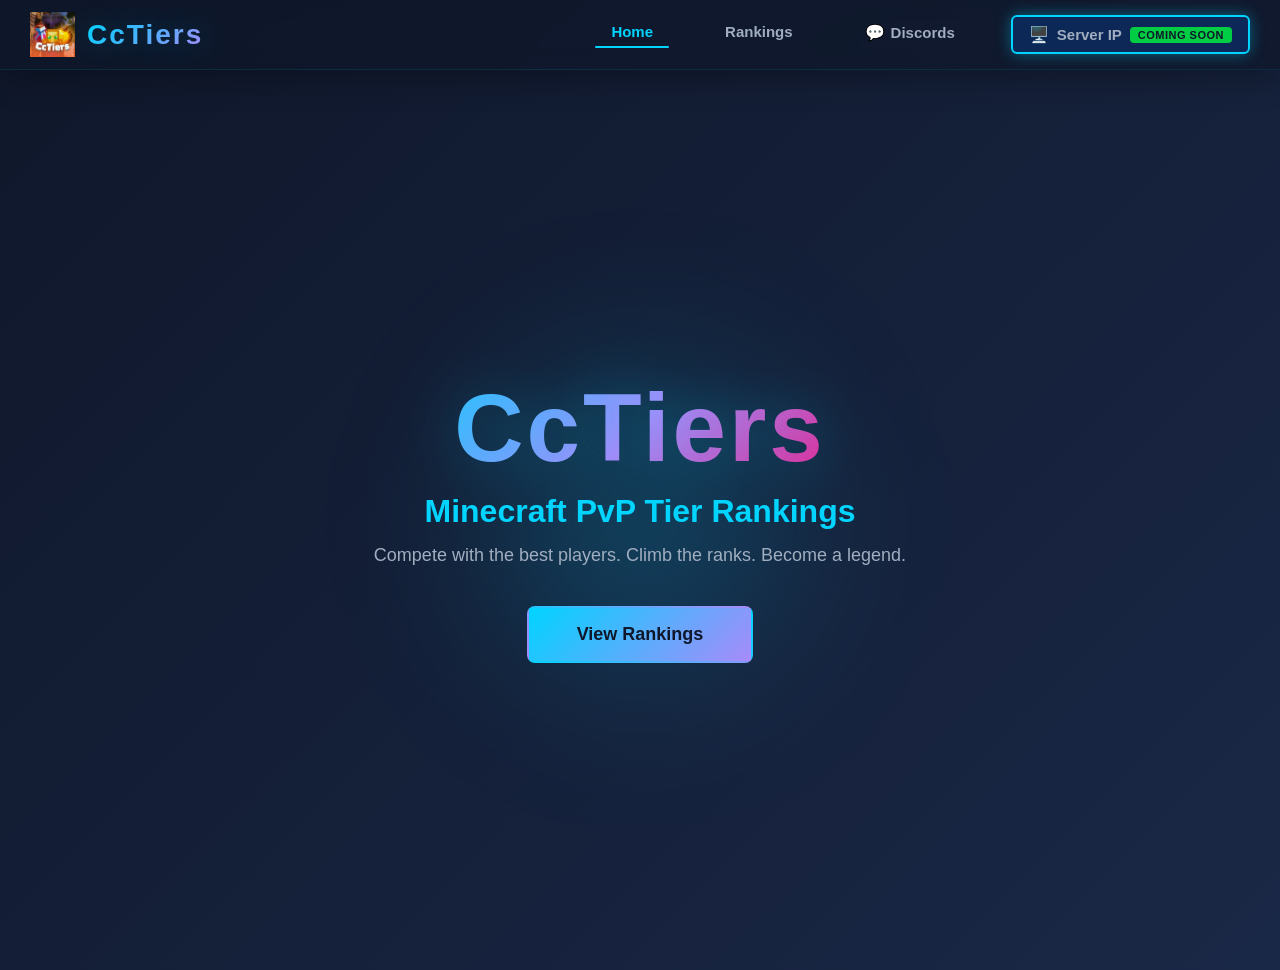
==== index.html @ 861598bc "Add files via upload" ====
<!DOCTYPE html>
<html lang="en">
<head>
    <meta charset="UTF-8">
    <meta name="viewport" content="width=device-width, initial-scale=1.0">
    <title>CcTiers - Minecraft PvP Tier List</title>
    <link rel="stylesheet" href="css/style.css">
</head>
<body>
    <!-- Navbar -->
    <nav class="navbar">
        <div class="navbar-container">
            <div class="logo">
                <img src="assets/cctiers-logo.png" alt="CcTiers Logo" class="logo-image">
                <h1>CcTiers</h1>
            </div>
            <ul class="nav-menu">
                <li><a href="index.html" class="nav-link active">Home</a></li>
                <li><a href="players.html" class="nav-link">Rankings</a></li>
                <li><a href="https://discord.gg/aPFmueH5Yg" class="nav-link" target="_blank">
                    <span class="discord-icon">💬</span>
                    Discords
                </a></li>
                <li class="nav-link-coming-soon">
                    <span class="server-icon">🖥️</span>
                    Server IP
                    <span class="coming-soon">Coming Soon</span>
                </li>
            </ul>
        </div>
    </nav>

    <!-- Hero Section -->
    <section class="hero">
        <div class="particles" id="particles"></div>
        
        <div class="hero-content">
            <h1 class="hero-title">CcTiers</h1>
            <p class="hero-subtitle">Minecraft PvP Tier Rankings</p>
            <p class="hero-description">Compete with the best players. Climb the ranks. Become a legend.</p>
            
            <a href="players.html" class="cta-button">
                <span>View Rankings</span>
                <span class="button-glow"></span>
            </a>
        </div>

        <!-- Animated Background -->
        <div class="gradient-bg"></div>
    </section>

    <script src="js/main.js"></script>
</body>
</html>
---- css/style.css ----
/* ==================== GLOBAL STYLES ==================== */

* {
    margin: 0;
    padding: 0;
    box-sizing: border-box;
}

@import url('https://fonts.googleapis.com/css2?family=Ruda:wght@400;500;600;700;800;900&display=swap');

:root {
    --bg-primary: #0f172a;
    --bg-secondary: #1a2847;
    --bg-tertiary: #253155;
    --text-primary: #ffffff;
    --text-secondary: #a0aec0;
    --accent-cyan: #00d4ff;
    --accent-purple: #a78bfa;
    --accent-pink: #ff006e;
    
    /* Tier Colors */
    --tier-ht1: #ffa500;
    --tier-lt1: #ccaa44;
    --tier-ht2: #b366ff;
    --tier-lt2: #9944cc;
    --tier-ht3: #3366ff;
    --tier-lt3: #2244dd;
    --tier-ht4: #00cc44;
    --tier-lt4: #00aa33;
    --tier-ht5: #888888;
    --tier-lt5: #666666;
}

html {
    scroll-behavior: smooth;
}

body {
    font-family: 'Ruda', 'Segoe UI', Tahoma, Geneva, Verdana, sans-serif;
    background: linear-gradient(135deg, var(--bg-primary) 0%, var(--bg-secondary) 100%);
    color: var(--text-primary);
    overflow-x: hidden;
    min-height: 100vh;
}

/* ==================== NAVBAR ==================== */

.navbar {
    position: fixed;
    top: 0;
    width: 100%;
    height: 70px;
    background: rgba(15, 23, 42, 0.7);
    backdrop-filter: blur(10px);
    border-bottom: 1px solid rgba(0, 212, 255, 0.1);
    z-index: 1000;
    display: flex;
    align-items: center;
    box-shadow: 0 8px 32px rgba(0, 0, 0, 0.3);
}

.navbar-container {
    width: 100%;
    max-width: 1400px;
    margin: 0 auto;
    padding: 0 30px;
    display: flex;
    justify-content: space-between;
    align-items: center;
}

.logo {
    display: flex;
    align-items: center;
    gap: 12px;
}

.logo-image {
    width: 45px;
    height: 45px;
    object-fit: contain;
}

.logo h1 {
    font-size: 28px;
    font-weight: 700;
    background: linear-gradient(135deg, var(--accent-cyan), var(--accent-purple));
    -webkit-background-clip: text;
    -webkit-text-fill-color: transparent;
    background-clip: text;
    letter-spacing: 2px;
    text-shadow: 0 0 30px rgba(0, 212, 255, 0.3);
}

.nav-menu {
    display: flex;
    list-style: none;
    gap: 40px;
}

.nav-link {
    color: var(--text-secondary);
    text-decoration: none;
    font-weight: 600;
    font-size: 15px;
    padding: 8px 16px;
    border-radius: 6px;
    transition: all 0.3s ease;
    position: relative;
    display: flex;
    align-items: center;
    gap: 6px;
}

.discord-icon {
    font-size: 16px;
}

.nav-link::after {
    content: '';
    position: absolute;
    bottom: 0;
    left: 0;
    width: 0;
    height: 2px;
    background: var(--accent-cyan);
    transition: width 0.3s ease;
    border-radius: 1px;
}

.nav-link:hover {
    color: var(--accent-cyan);
}

.nav-link:hover::after {
    width: 100%;
}

.nav-link.active {
    color: var(--accent-cyan);
}

.nav-link.active::after {
    width: 100%;
}

.nav-link-coming-soon {
    color: var(--text-secondary);
    font-weight: 600;
    font-size: 15px;
    padding: 8px 16px;
    border-radius: 6px;
    display: flex;
    align-items: center;
    gap: 8px;
    position: relative;
    background: rgba(0, 100, 255, 0.2);
    border: 2px solid var(--accent-cyan);
    box-shadow: 0 0 15px rgba(0, 212, 255, 0.4);
    animation: glow-pulse 2s ease-in-out infinite;
}

@keyframes glow-pulse {
    0%, 100% {
        box-shadow: 0 0 15px rgba(0, 212, 255, 0.4);
    }
    50% {
        box-shadow: 0 0 25px rgba(0, 212, 255, 0.7);
    }
}

.server-icon {
    font-size: 16px;
}

.coming-soon {
    background: #00cc44;
    color: var(--bg-primary);
    padding: 2px 8px;
    border-radius: 4px;
    font-size: 11px;
    font-weight: 700;
    text-transform: uppercase;
    letter-spacing: 0.5px;
}

/* ==================== HERO SECTION ==================== */

.hero {
    position: relative;
    min-height: 100vh;
    display: flex;
    align-items: center;
    justify-content: center;
    overflow: hidden;
    margin-top: 70px;
}

.particles {
    position: fixed;
    width: 100%;
    height: 100%;
    top: 0;
    left: 0;
    pointer-events: none;
    z-index: 0;
}

.particle {
    position: absolute;
    width: 4px;
    height: 4px;
    background: rgba(255, 255, 255, 0.8);
    border-radius: 50%;
    opacity: 0.8;
    animation: snowfall 10s linear infinite;
    box-shadow: 0 0 6px rgba(255, 255, 255, 0.6);
}

@keyframes float {
    0%, 100% {
        transform: translateY(0) translateX(0);
        opacity: 0.6;
    }
    50% {
        transform: translateY(-100px) translateX(50px);
        opacity: 0.2;
    }
}

.gradient-bg {
    position: absolute;
    width: 400px;
    height: 400px;
    background: radial-gradient(circle, rgba(0, 212, 255, 0.3) 0%, transparent 70%);
    top: 50%;
    left: 50%;
    transform: translate(-50%, -50%);
    filter: blur(80px);
    animation: pulse-glow 4s ease-in-out infinite;
    pointer-events: none;
}

@keyframes pulse-glow {
    0%, 100% {
        transform: translate(-50%, -50%) scale(1);
        opacity: 0.5;
    }
    50% {
        transform: translate(-50%, -50%) scale(1.2);
        opacity: 0.3;
    }
}

.hero-content {
    position: relative;
    z-index: 10;
    text-align: center;
    animation: fadeInUp 1s ease-out;
}

@keyframes fadeInUp {
    from {
        opacity: 0;
        transform: translateY(30px);
    }
    to {
        opacity: 1;
        transform: translateY(0);
    }
}

.hero-title {
    font-size: 96px;
    font-weight: 800;
    letter-spacing: 3px;
    margin-bottom: 10px;
    background: linear-gradient(135deg, var(--accent-cyan), var(--accent-purple), var(--accent-pink));
    -webkit-background-clip: text;
    -webkit-text-fill-color: transparent;
    background-clip: text;
    text-shadow: 0 0 60px rgba(0, 212, 255, 0.3);
    animation: titleGlow 3s ease-in-out infinite;
}

@keyframes titleGlow {
    0%, 100% {
        text-shadow: 0 0 60px rgba(0, 212, 255, 0.3);
    }
    50% {
        text-shadow: 0 0 80px rgba(0, 212, 255, 0.5);
    }
}

.hero-subtitle {
    font-size: 32px;
    color: var(--accent-cyan);
    margin-bottom: 15px;
    font-weight: 600;
}

.hero-description {
    font-size: 18px;
    color: var(--text-secondary);
    margin-bottom: 40px;
    max-width: 600px;
}

.cta-button {
    display: inline-block;
    padding: 16px 48px;
    background: linear-gradient(135deg, var(--accent-cyan), var(--accent-purple));
    color: var(--bg-primary);
    text-decoration: none;
    border-radius: 8px;
    font-weight: 700;
    font-size: 18px;
    position: relative;
    overflow: hidden;
    transition: all 0.3s ease;
    border: 2px solid transparent;
}

.cta-button::before {
    content: '';
    position: absolute;
    top: 0;
    left: -100%;
    width: 100%;
    height: 100%;
    background: linear-gradient(90deg, transparent, rgba(255, 255, 255, 0.3), transparent);
    transition: left 0.5s ease;
}

.cta-button:hover::before {
    left: 100%;
}

.cta-button:hover {
    transform: translateY(-3px);
    box-shadow: 0 20px 40px rgba(0, 212, 255, 0.4);
}

.button-glow {
    position: absolute;
    inset: 0;
    border-radius: 8px;
    background: linear-gradient(135deg, var(--accent-cyan), var(--accent-purple));
    opacity: 0;
    animation: buttonPulse 2s ease-in-out infinite;
}

@keyframes buttonPulse {
    0%, 100% {
        opacity: 0;
        transform: scale(1);
    }
    50% {
        opacity: 0.2;
        transform: scale(1.05);
    }
}

@keyframes snowfall {
    0% {
        transform: translateY(-10vh) translateX(0) rotateZ(0deg);
        opacity: 1;
    }
    90% {
        opacity: 1;
    }
    100% {
        transform: translateY(100vh) translateX(100px) rotateZ(360deg);
        opacity: 0;
    }
}

@keyframes snowsway {
    0%, 100% { transform: translateX(0); }
    50% { transform: translateX(80px); }
}

/* ==================== RANKINGS PAGE ==================== */

.rankings {
    padding: 100px 30px 60px;
    max-width: 1400px;
    margin: 0 auto;
}

.rankings-header {
    text-align: center;
    margin-bottom: 60px;
    animation: fadeIn 0.8s ease-out;
}

@keyframes fadeIn {
    from {
        opacity: 0;
    }
    to {
        opacity: 1;
    }
}

.rankings-header h1 {
    font-size: 54px;
    font-weight: 800;
    margin-bottom: 10px;
    background: linear-gradient(135deg, var(--accent-cyan), var(--accent-purple));
    -webkit-background-clip: text;
    -webkit-text-fill-color: transparent;
    background-clip: text;
}

.rankings-header p {
    font-size: 18px;
    color: var(--text-secondary);
}

/* ==================== GAMEMODES ==================== */

.gamemodes-container {
    margin-bottom: 50px;
    overflow: hidden;
    display: flex;
    justify-content: center;
}

.gamemodes-scroll {
    display: flex;
    gap: 12px;
    padding: 10px 0;
    scroll-behavior: smooth;
    justify-content: center;
    flex-wrap: wrap;
    max-width: 1000px;
}

.gamemodes-scroll::-webkit-scrollbar {
    height: 6px;
}

.gamemodes-scroll::-webkit-scrollbar-track {
    background: rgba(0, 212, 255, 0.05);
    border-radius: 3px;
}

.gamemodes-scroll::-webkit-scrollbar-thumb {
    background: rgba(0, 212, 255, 0.3);
    border-radius: 3px;
}

.gamemodes-scroll::-webkit-scrollbar-thumb:hover {
    background: rgba(0, 212, 255, 0.5);
}

.gamemode-btn {
    padding: 12px 24px;
    background: rgba(255, 255, 255, 0.05);
    border: 2px solid rgba(0, 212, 255, 0.2);
    color: var(--text-secondary);
    border-radius: 8px;
    cursor: pointer;
    font-weight: 600;
    font-size: 15px;
    white-space: nowrap;
    transition: all 0.3s ease;
    display: flex;
    align-items: center;
    gap: 8px;
    backdrop-filter: blur(10px);
}

.gamemode-icon {
    font-size: 18px;
}

.gamemode-icon-img {
    width: 24px;
    height: 24px;
    object-fit: contain;
}

.gamemode-btn:hover {
    border-color: var(--accent-cyan);
    background: rgba(0, 212, 255, 0.1);
    color: var(--accent-cyan);
    transform: translateY(-2px);
}

.gamemode-btn.active {
    background: linear-gradient(135deg, var(--accent-cyan), rgba(0, 212, 255, 0.5));
    border-color: var(--accent-cyan);
    color: var(--bg-primary);
    box-shadow: 0 0 20px rgba(0, 212, 255, 0.4);
}

/* ==================== LEADERBOARD ==================== */

.leaderboard {
    background: rgba(26, 40, 71, 0.6);
    backdrop-filter: blur(10px);
    border: 1px solid rgba(0, 212, 255, 0.1);
    border-radius: 12px;
    overflow: hidden;
    border-top: 3px solid #00d4ff;
    box-shadow: inset 0 2px 15px rgba(0, 212, 255, 0.3), 0 0 20px rgba(0, 212, 255, 0.2);
}

.leaderboard-header {
    display: grid;
    grid-template-columns: 80px 1fr 100px 120px 1fr;
    gap: 20px;
    padding: 20px 25px;
    background: rgba(0, 0, 0, 0.3);
    border-bottom: 1px solid rgba(0, 212, 255, 0.1);
    font-weight: 700;
    color: var(--accent-cyan);
    font-size: 14px;
    text-transform: uppercase;
    letter-spacing: 1px;
}

.players-list {
    max-height: 800px;
    overflow-y: auto;
}

.players-list::-webkit-scrollbar {
    width: 8px;
}

.players-list::-webkit-scrollbar-track {
    background: rgba(0, 212, 255, 0.05);
}

.players-list::-webkit-scrollbar-thumb {
    background: rgba(0, 212, 255, 0.3);
    border-radius: 4px;
}

.players-list::-webkit-scrollbar-thumb:hover {
    background: rgba(0, 212, 255, 0.5);
}

.player-row {
    display: grid;
    grid-template-columns: 80px 1fr 100px 120px 1fr;
    gap: 20px;
    padding: 20px 25px;
    border-bottom: 1px solid rgba(0, 212, 255, 0.05);
    align-items: center;
    cursor: pointer;
    transition: all 0.3s ease;
    background: rgba(26, 40, 71, 0.3);
}

.player-row:hover {
    background: rgba(0, 212, 255, 0.08);
    border-left: 4px solid var(--accent-cyan);
    padding-left: 21px;
    transform: translateX(4px);
}

/* Ranking Styles - Position 1, 2, 3 */
.player-row.rank-1 {
    background: linear-gradient(90deg, rgba(255, 215, 0, 0.15), rgba(26, 40, 71, 0.3));
    border-left: 4px solid rgba(255, 215, 0, 0.6);
    border-bottom: 2px solid rgba(255, 215, 0, 0.3);
    box-shadow: inset 0 0 20px rgba(255, 215, 0, 0.08);
    position: relative;
}

.player-row.rank-1:hover {
    background: linear-gradient(90deg, rgba(255, 215, 0, 0.2), rgba(26, 40, 71, 0.4));
    border-left: 4px solid rgba(255, 215, 0, 0.8);
    box-shadow: 0 0 20px rgba(255, 215, 0, 0.2), inset 0 0 20px rgba(255, 215, 0, 0.1);
}

.player-row.rank-1 .col-rank::before {
    content: '🥇 ';
    margin-right: 5px;
}

.player-row.rank-2 {
    background: linear-gradient(90deg, rgba(192, 192, 192, 0.12), rgba(26, 40, 71, 0.3));
    border-left: 4px solid rgba(192, 192, 192, 0.6);
    border-bottom: 2px solid rgba(192, 192, 192, 0.2);
    box-shadow: inset 0 0 20px rgba(192, 192, 192, 0.05);
    position: relative;
}

.player-row.rank-2:hover {
    background: linear-gradient(90deg, rgba(192, 192, 192, 0.15), rgba(26, 40, 71, 0.4));
    border-left: 4px solid rgba(192, 192, 192, 0.8);
    box-shadow: 0 0 20px rgba(192, 192, 192, 0.15), inset 0 0 20px rgba(192, 192, 192, 0.08);
}

.player-row.rank-2 .col-rank::before {
    content: '🥈 ';
    margin-right: 5px;
}

.player-row.rank-3 {
    background: linear-gradient(90deg, rgba(205, 127, 50, 0.12), rgba(26, 40, 71, 0.3));
    border-left: 4px solid rgba(205, 127, 50, 0.6);
    border-bottom: 2px solid rgba(205, 127, 50, 0.2);
    box-shadow: inset 0 0 20px rgba(205, 127, 50, 0.05);
    position: relative;
}

.player-row.rank-3:hover {
    background: linear-gradient(90deg, rgba(205, 127, 50, 0.15), rgba(26, 40, 71, 0.4));
    border-left: 4px solid rgba(205, 127, 50, 0.8);
    box-shadow: 0 0 20px rgba(205, 127, 50, 0.15), inset 0 0 20px rgba(205, 127, 50, 0.08);
}

.player-row.rank-3 .col-rank::before {
    content: '🥉 ';
    margin-right: 5px;
}

/* Grey styling for other players */
.player-row.rank-other {
    background: linear-gradient(90deg, rgba(120, 120, 130, 0.08), rgba(26, 40, 71, 0.3));
    border-left: 4px solid rgba(120, 120, 130, 0.3);
}

.player-row.rank-other:hover {
    background: linear-gradient(90deg, rgba(120, 120, 130, 0.12), rgba(26, 40, 71, 0.4));
    border-left: 4px solid rgba(120, 120, 130, 0.5);
    box-shadow: 0 0 15px rgba(120, 120, 130, 0.1), inset 0 0 15px rgba(120, 120, 130, 0.05);
}

.col-rank {
    font-weight: 700;
    font-size: 18px;
    color: var(--accent-cyan);
}

.col-player {
    display: flex;
    align-items: center;
    gap: 15px;
}

.player-avatar {
    width: 45px;
    height: 45px;
    border-radius: 6px;
    border: 2px solid var(--accent-cyan);
    background: rgba(0, 212, 255, 0.1);
    object-fit: cover;
}

.player-info {
    display: flex;
    flex-direction: column;
}

.player-name {
    font-weight: 700;
    color: var(--text-primary);
    font-size: 15px;
}

.player-badge {
    font-size: 12px;
    color: var(--accent-purple);
    font-weight: 600;
}

.col-region {
    font-weight: 600;
    color: var(--accent-purple);
    text-align: center;
}

.col-points {
    font-weight: 700;
    font-size: 16px;
    text-align: center;
}

.avg-tier-badge {
    display: inline-block;
    padding: 6px 12px;
    border-radius: 6px;
    font-weight: 700;
    font-size: 12px;
    color: white;
    text-shadow: 0 2px 4px rgba(0, 0, 0, 0.5);
    min-width: 50px;
    text-align: center;
}

.col-tiers {
    display: grid;
    grid-template-columns: repeat(auto-fit, minmax(40px, 1fr));
    gap: 6px;
    flex-wrap: wrap;
    justify-content: center;
}

.tier-badge {
    width: 32px;
    height: 32px;
    border-radius: 6px;
    display: flex;
    align-items: center;
    justify-content: center;
    font-weight: 700;
    font-size: 11px;
    color: white;
    text-shadow: 0 2px 4px rgba(0, 0, 0, 0.5);
    transition: all 0.3s ease;
}

.tier-badge:hover {
    transform: scale(1.15);
    box-shadow: 0 0 15px currentColor;
}

.tier-badge-with-gamemode {
    width: 40px;
    height: 40px;
    border-radius: 6px;
    display: flex;
    flex-direction: column;
    align-items: center;
    justify-content: center;
    font-weight: 700;
    font-size: 10px;
    color: white;
    text-shadow: 0 2px 4px rgba(0, 0, 0, 0.5);
    transition: all 0.3s ease;
    gap: 2px;
}

.gamemode-icon-small {
    width: 16px;
    height: 16px;
    object-fit: contain;
}

.tier-name {
    font-size: 9px;
    font-weight: 800;
    letter-spacing: 0.5px;
}

.tier-badge-with-gamemode:hover {
    transform: scale(1.15);
    box-shadow: 0 0 15px currentColor;
}

.tier-ht1 { background: var(--tier-ht1); }
.tier-lt1 { background: var(--tier-lt1); }
.tier-ht2 { background: var(--tier-ht2); }
.tier-lt2 { background: var(--tier-lt2); }
.tier-ht3 { background: var(--tier-ht3); }
.tier-lt3 { background: var(--tier-lt3); }
.tier-ht4 { background: var(--tier-ht4); }
.tier-lt4 { background: var(--tier-lt4); }
.tier-ht5 { background: var(--tier-ht5); }
.tier-lt5 { background: var(--tier-lt5); }

/* Ensure all headings use Minecraft font */
h1, h2, h3, h4, h5, h6 {
    font-family: 'Ruda', sans-serif;
    font-weight: 700;
}

/* ==================== PLAYER MODAL ==================== */

.player-modal {
    display: none;
    position: fixed;
    top: 0;
    left: 0;
    width: 100%;
    height: 100%;
    z-index: 2000;
    align-items: center;
    justify-content: center;
}

.player-modal.active {
    display: flex;
}

.modal-overlay {
    position: absolute;
    inset: 0;
    background: rgba(15, 23, 42, 0.8);
    backdrop-filter: blur(5px);
    animation: fadeIn 0.3s ease;
}

.modal-card {
    position: relative;
    background: linear-gradient(135deg, rgba(26, 40, 71, 0.9) 0%, rgba(37, 49, 85, 0.9) 100%);
    border: 1px solid rgba(0, 212, 255, 0.2);
    border-radius: 16px;
    padding: 40px;
    max-width: 600px;
    width: 90%;
    box-shadow: 0 25px 50px rgba(0, 0, 0, 0.5);
    animation: slideUp 0.3s ease;
    backdrop-filter: blur(10px);
}

@keyframes slideUp {
    from {
        opacity: 0;
        transform: translateY(30px);
    }
    to {
        opacity: 1;
        transform: translateY(0);
    }
}

.modal-close {
    position: absolute;
    top: 15px;
    right: 15px;
    width: 40px;
    height: 40px;
    background: rgba(255, 0, 110, 0.2);
    border: 2px solid var(--accent-pink);
    color: var(--accent-pink);
    border-radius: 50%;
    font-size: 28px;
    cursor: pointer;
    display: flex;
    align-items: center;
    justify-content: center;
    transition: all 0.3s ease;
}

.modal-close:hover {
    background: rgba(255, 0, 110, 0.3);
    transform: scale(1.15);
}

.modal-top {
    display: flex;
    flex-direction: column;
    align-items: center;
    gap: 20px;
    margin-bottom: 30px;
    text-align: center;
}

.player-head {
    width: 100px;
    height: 100px;
    border-radius: 8px;
    border: 3px solid var(--accent-cyan);
    object-fit: cover;
    box-shadow: 0 0 20px rgba(0, 212, 255, 0.5);
}

.modal-player-info {
    display: flex;
    flex-direction: column;
    gap: 8px;
}

.modal-player-info h2 {
    font-size: 28px;
    font-weight: 700;
}

.player-badge {
    background: linear-gradient(135deg, var(--accent-purple), var(--accent-pink));
    -webkit-background-clip: text;
    -webkit-text-fill-color: transparent;
    background-clip: text;
    font-weight: 700;
    font-size: 14px;
}

.player-region {
    color: var(--text-secondary);
    font-size: 14px;
}

.namemc-btn {
    padding: 10px 24px;
    background: linear-gradient(135deg, var(--accent-cyan), var(--accent-purple));
    color: var(--bg-primary);
    text-decoration: none;
    border-radius: 6px;
    font-weight: 700;
    font-size: 14px;
    transition: all 0.3s ease;
    display: inline-block;
}

.namemc-btn:hover {
    transform: translateY(-2px);
    box-shadow: 0 10px 25px rgba(0, 212, 255, 0.3);
}

.modal-middle {
    text-align: center;
    padding: 20px 0;
    border-top: 1px solid rgba(0, 212, 255, 0.1);
    border-bottom: 1px solid rgba(0, 212, 255, 0.1);
    margin-bottom: 30px;
}

.rank-display {
    display: flex;
    flex-direction: column;
    gap: 10px;
}

.overall-rank {
    font-size: 28px;
    font-weight: 800;
    color: var(--accent-cyan);
    letter-spacing: 2px;
}

.total-points {
    font-size: 18px;
    color: var(--accent-purple);
    font-weight: 700;
}

.modal-bottom {
    height: auto;
}

.modal-bottom h3 {
    font-size: 16px;
    color: var(--accent-cyan);
    margin-bottom: 20px;
    text-transform: uppercase;
    letter-spacing: 1px;
    font-weight: 700;
}

.gamemodes-grid {
    display: grid;
    grid-template-columns: repeat(auto-fit, minmax(100px, 1fr));
    gap: 12px;
}

.gamemode-tier-box {
    background: rgba(0, 212, 255, 0.08);
    border: 2px solid rgba(0, 212, 255, 0.2);
    border-radius: 8px;
    padding: 15px;
    text-align: center;
    transition: all 0.3s ease;
    cursor: default;
    display: flex;
    flex-direction: column;
    gap: 8px;
    align-items: center;
}

.gamemode-icon-modal {
    width: 24px;
    height: 24px;
    object-fit: contain;
}

.gamemode-tier-box:hover {
    border-color: var(--accent-cyan);
    background: rgba(0, 212, 255, 0.15);
    transform: translateY(-3px);
}

.gamemode-name {
    font-size: 12px;
    color: var(--text-secondary);
    font-weight: 600;
    text-transform: uppercase;
    letter-spacing: 0.5px;
    margin-bottom: 8px;
}

.gamemode-tier-value {
    font-size: 18px;
    font-weight: 800;
    color: var(--text-primary);
    text-shadow: 0 0 10px currentColor;
}

/* ==================== RESPONSIVE ==================== */

@media (max-width: 768px) {
    .navbar-container {
        padding: 0 15px;
    }

    .nav-menu {
        gap: 20px;
        font-size: 12px;
    }

    .hero-title {
        font-size: 54px;
    }

    .hero-subtitle {
        font-size: 24px;
    }

    .hero-description {
        font-size: 16px;
    }

    .rankings {
        padding: 80px 15px 40px;
    }

    .rankings-header h1 {
        font-size: 36px;
    }

    .leaderboard-header,
    .player-row {
        grid-template-columns: 60px 1fr 80px;
        gap: 10px;
    }

    .col-region,
    .col-points,
    .col-tiers {
        display: none;
    }

    .player-row {
        padding: 15px;
    }

    .modal-card {
        padding: 30px 20px;
        width: 95%;
    }

    .gamemodes-grid {
        grid-template-columns: repeat(3, 1fr);
    }
}

@media (max-width: 480px) {
    .cta-button {
        padding: 14px 36px;
        font-size: 16px;
    }

    .hero-title {
        font-size: 42px;
    }

    .gamemode-btn {
        padding: 10px 16px;
        font-size: 13px;
    }

    .player-head {
        width: 80px;
        height: 80px;
    }

    .gamemodes-grid {
        grid-template-columns: repeat(2, 1fr);
    }

    .nav-menu {
        flex-direction: column;
        gap: 10px;
        font-size: 12px;
    }

    .coming-soon {
        padding: 1px 6px;
        font-size: 10px;
    }
}
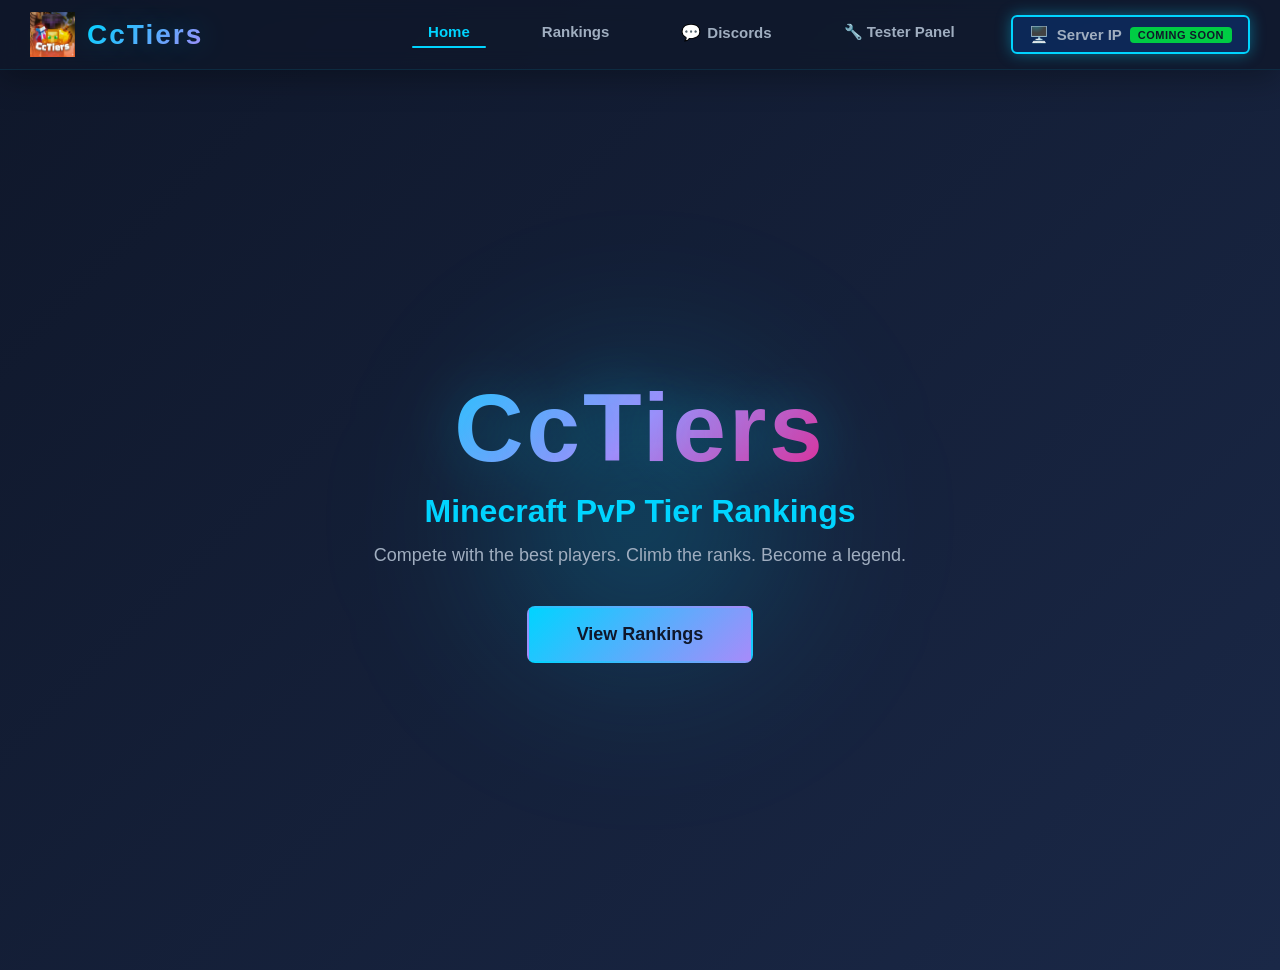
==== commit 10874aef: "Update index.html" ====
--- a/index.html
+++ b/index.html
@@ -21,6 +21,7 @@
                     <span class="discord-icon">💬</span>
                     Discords
                 </a></li>
+                <li><a href="admin.html" class="nav-link nav-tester-panel">🔧 Tester Panel</a></li>
                 <li class="nav-link-coming-soon">
                     <span class="server-icon">🖥️</span>
                     Server IP
